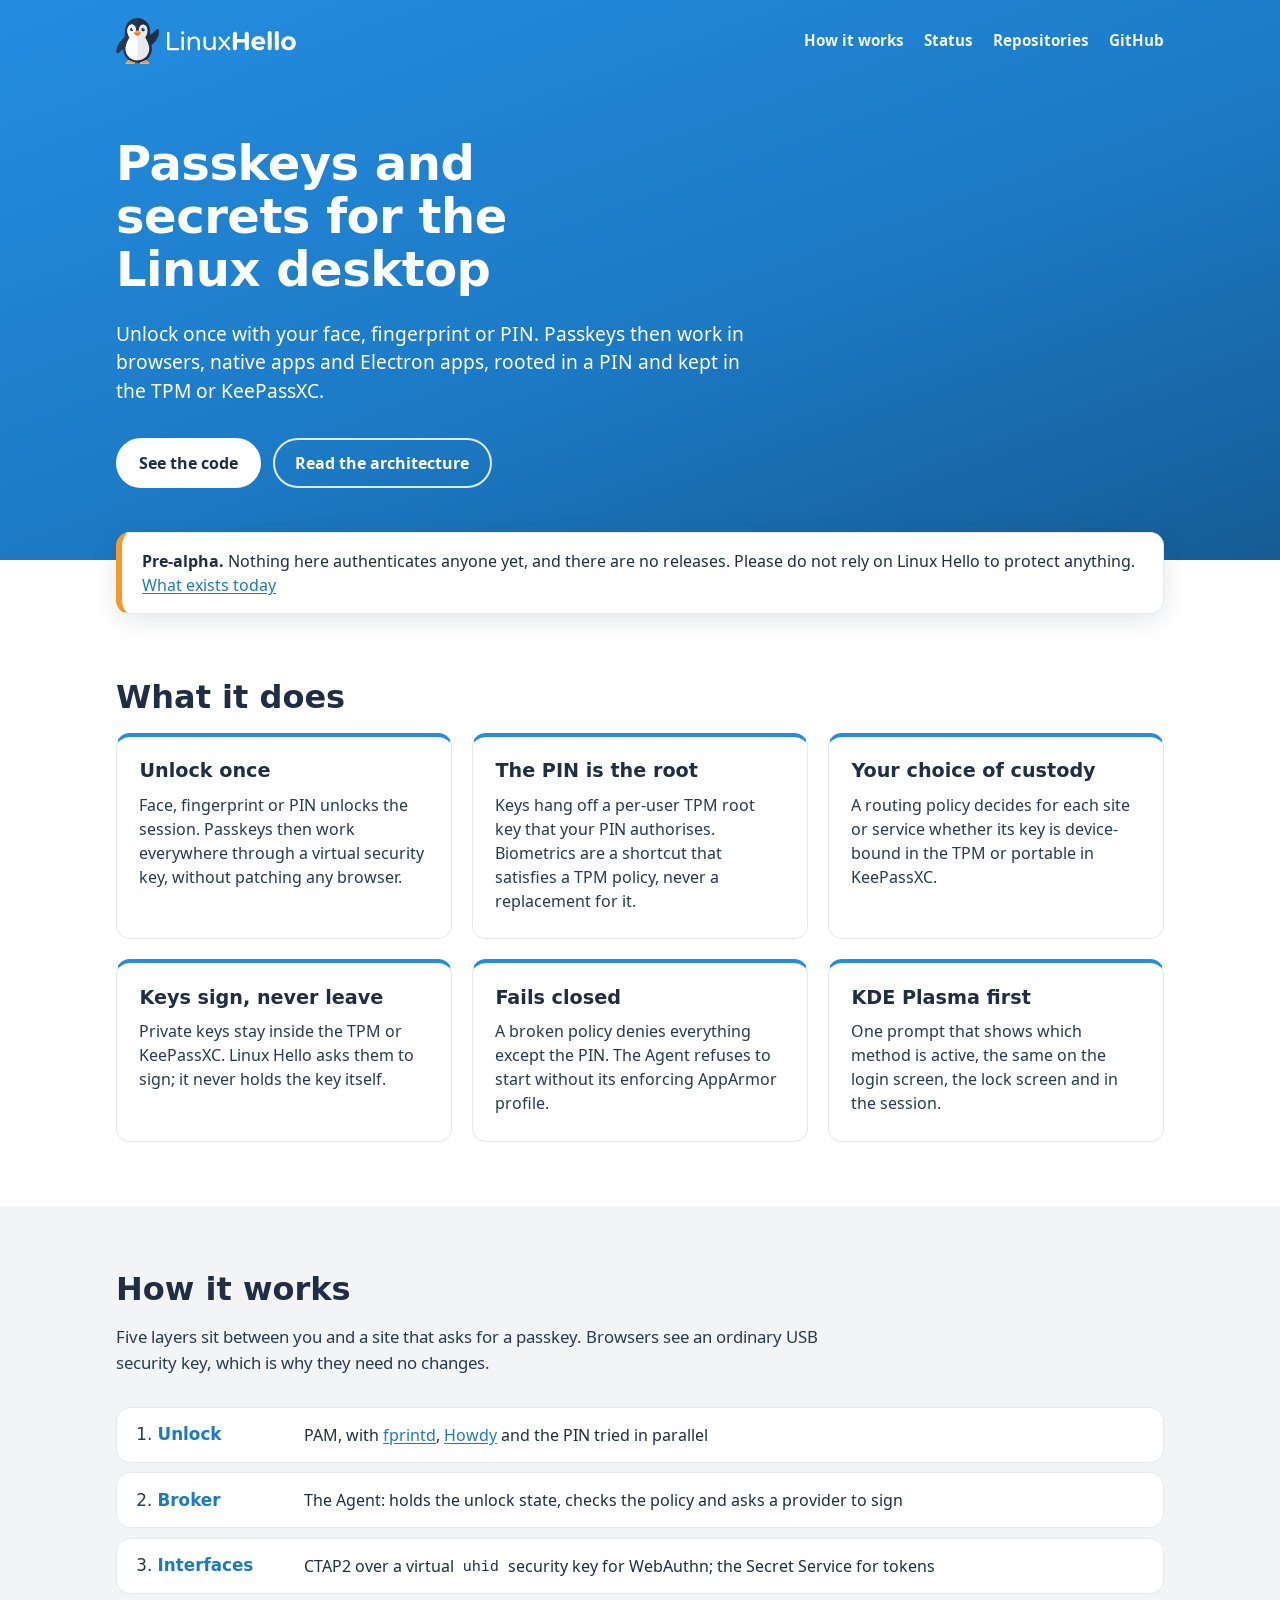
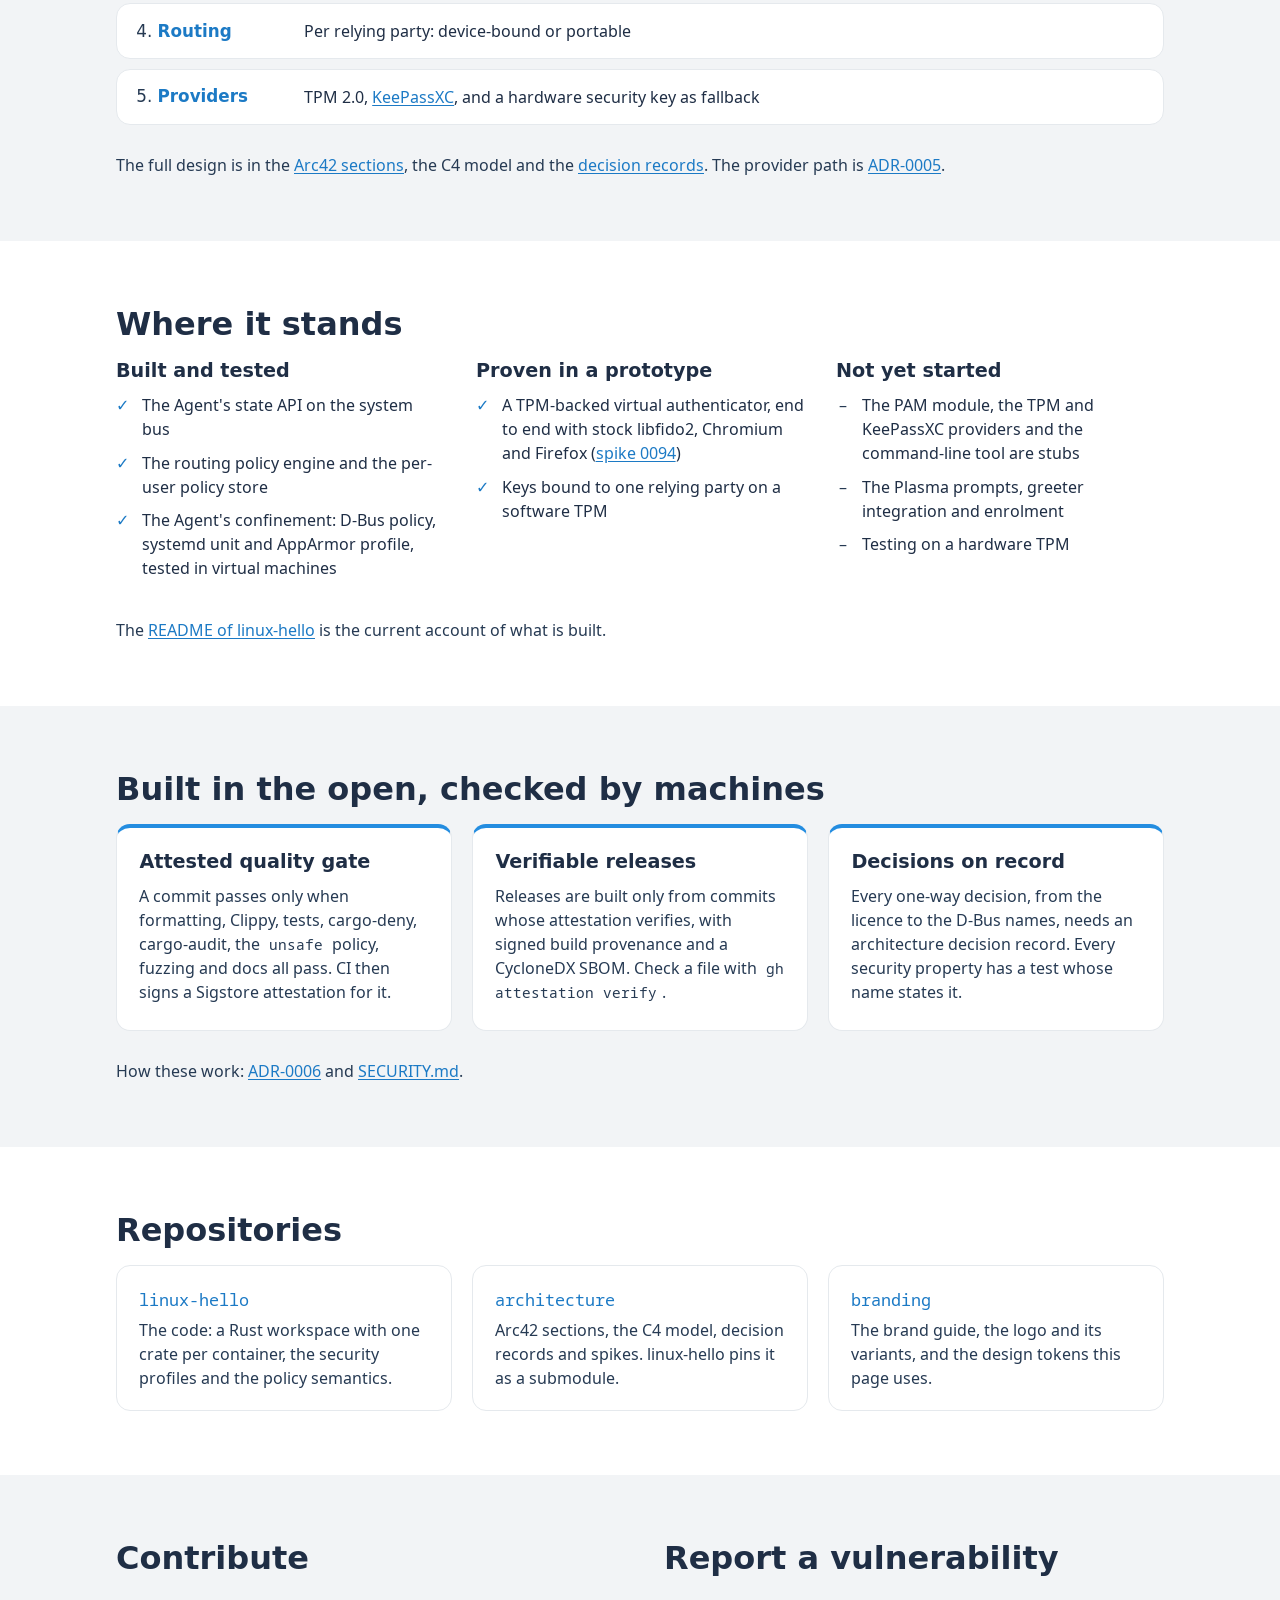
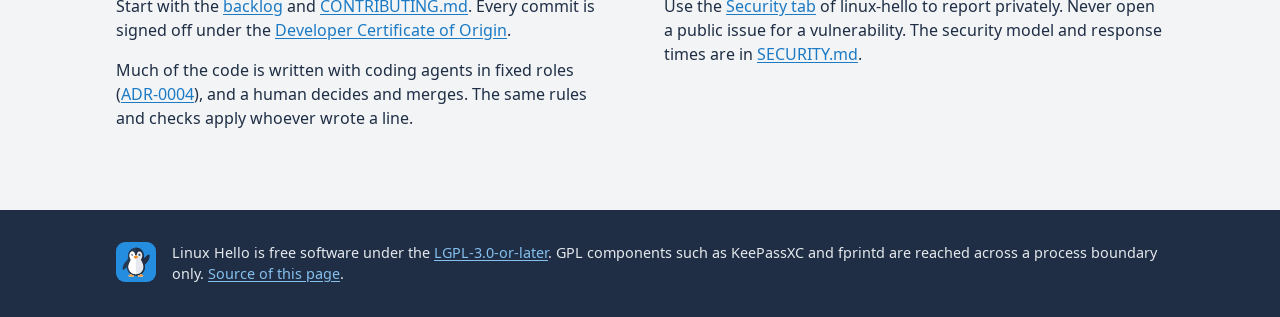
==== index.html @ c12e7d5c "Add the Linux Hello homepage One static page for GitHub Pages: what Linux Hello does, how the five l" ====
<!DOCTYPE html>
<html lang="en">
<head>
  <meta charset="utf-8">
  <meta name="viewport" content="width=device-width, initial-scale=1">
  <title>Linux Hello: passkeys and secrets for the Linux desktop</title>
  <meta name="description" content="Linux Hello is a session credential broker for the Linux desktop. Unlock once with face, fingerprint or PIN, and passkeys work in browsers and apps. Pre-alpha.">
  <meta name="color-scheme" content="light dark">
  <meta name="theme-color" content="#248de0">

  <meta property="og:type" content="website">
  <meta property="og:title" content="Linux Hello">
  <meta property="og:description" content="Passkeys and secrets for the Linux desktop, rooted in a PIN and unlocked by biometrics.">
  <meta property="og:url" content="https://linuxhello.github.io/">
  <meta property="og:image" content="https://linuxhello.github.io/assets/linuxhello-social-preview-1280x640.png">
  <meta name="twitter:card" content="summary_large_image">

  <link rel="icon" href="assets/linuxhello-tile.svg" type="image/svg+xml">
  <link rel="icon" href="assets/linuxhello-tile-32.png" sizes="32x32" type="image/png">
  <link rel="apple-touch-icon" href="assets/linuxhello-tile-180.png">
  <link rel="stylesheet" href="style.css">
</head>
<body>
  <a class="skip" href="#main">Skip to content</a>

  <header class="band">
    <div class="wrap bar">
      <a class="brand" href="./"><img src="assets/linuxhello-horizontal-white.svg" alt="Linux Hello" width="180" height="46"></a>
      <nav aria-label="Main">
        <a href="#how">How it works</a>
        <a href="#status">Status</a>
        <a href="#repositories">Repositories</a>
        <a href="https://github.com/LinuxHello">GitHub</a>
      </nav>
    </div>

    <div class="wrap hero">
      <h1>Passkeys and secrets for the Linux desktop</h1>
      <p class="lede">Unlock once with your face, fingerprint or PIN. Passkeys then work in browsers, native apps and Electron apps, rooted in a PIN and kept in the TPM or KeePassXC.</p>
      <p class="actions">
        <a class="button primary" href="https://github.com/LinuxHello/linux-hello">See the code</a>
        <a class="button" href="https://github.com/LinuxHello/architecture">Read the architecture</a>
      </p>
    </div>
  </header>

  <main id="main">
    <div class="wrap">
      <aside class="notice" role="note">
        <strong>Pre-alpha.</strong> Nothing here authenticates anyone yet, and there are no releases. Please do not rely on Linux Hello to protect anything. <a href="#status">What exists today</a>
      </aside>
    </div>

    <section class="wrap" aria-labelledby="what">
      <h2 id="what">What it does</h2>
      <div class="cards">
        <article>
          <h3>Unlock once</h3>
          <p>Face, fingerprint or PIN unlocks the session. Passkeys then work everywhere through a virtual security key, without patching any browser.</p>
        </article>
        <article>
          <h3>The PIN is the root</h3>
          <p>Keys hang off a per-user TPM root key that your PIN authorises. Biometrics are a shortcut that satisfies a TPM policy, never a replacement for it.</p>
        </article>
        <article>
          <h3>Your choice of custody</h3>
          <p>A routing policy decides for each site or service whether its key is device-bound in the TPM or portable in KeePassXC.</p>
        </article>
        <article>
          <h3>Keys sign, never leave</h3>
          <p>Private keys stay inside the TPM or KeePassXC. Linux Hello asks them to sign; it never holds the key itself.</p>
        </article>
        <article>
          <h3>Fails closed</h3>
          <p>A broken policy denies everything except the PIN. The Agent refuses to start without its enforcing AppArmor profile.</p>
        </article>
        <article>
          <h3>KDE Plasma first</h3>
          <p>One prompt that shows which method is active, the same on the login screen, the lock screen and in the session.</p>
        </article>
      </div>
    </section>

    <section class="alt" aria-labelledby="how">
      <div class="wrap">
        <h2 id="how">How it works</h2>
        <p class="intro">Five layers sit between you and a site that asks for a passkey. Browsers see an ordinary USB security key, which is why they need no changes.</p>
        <ol class="layers">
          <li><span class="tag">Unlock</span><span class="body">PAM, with <a href="https://fprint.freedesktop.org/">fprintd</a>, <a href="https://github.com/boltgolt/howdy">Howdy</a> and the PIN tried in parallel</span></li>
          <li><span class="tag">Broker</span><span class="body">The Agent: holds the unlock state, checks the policy and asks a provider to sign</span></li>
          <li><span class="tag">Interfaces</span><span class="body">CTAP2 over a virtual <code>uhid</code> security key for WebAuthn; the Secret Service for tokens</span></li>
          <li><span class="tag">Routing</span><span class="body">Per relying party: device-bound or portable</span></li>
          <li><span class="tag">Providers</span><span class="body">TPM 2.0, <a href="https://keepassxc.org/">KeePassXC</a>, and a hardware security key as fallback</span></li>
        </ol>
        <p class="more">The full design is in the <a href="https://github.com/LinuxHello/architecture/blob/main/arc42/README.md">Arc42 sections</a>, the C4 model and the <a href="https://github.com/LinuxHello/architecture/blob/main/adr/README.md">decision records</a>. The provider path is <a href="https://github.com/LinuxHello/architecture/blob/main/adr/0005-provider-path.md">ADR-0005</a>.</p>
      </div>
    </section>

    <section class="wrap" aria-labelledby="status">
      <h2 id="status">Where it stands</h2>
      <div class="split">
        <div>
          <h3>Built and tested</h3>
          <ul class="ticks">
            <li>The Agent's state API on the system bus</li>
            <li>The routing policy engine and the per-user policy store</li>
            <li>The Agent's confinement: D-Bus policy, systemd unit and AppArmor profile, tested in virtual machines</li>
          </ul>
        </div>
        <div>
          <h3>Proven in a prototype</h3>
          <ul class="ticks">
            <li>A TPM-backed virtual authenticator, end to end with stock libfido2, Chromium and Firefox (<a href="https://github.com/LinuxHello/architecture/blob/main/spikes/0094-virtual-ctap-end-to-end.md">spike 0094</a>)</li>
            <li>Keys bound to one relying party on a software TPM</li>
          </ul>
        </div>
        <div>
          <h3>Not yet started</h3>
          <ul class="dashes">
            <li>The PAM module, the TPM and KeePassXC providers and the command-line tool are stubs</li>
            <li>The Plasma prompts, greeter integration and enrolment</li>
            <li>Testing on a hardware TPM</li>
          </ul>
        </div>
      </div>
      <p class="more">The <a href="https://github.com/LinuxHello/linux-hello#readme">README of linux-hello</a> is the current account of what is built.</p>
    </section>

    <section class="alt" aria-labelledby="trust">
      <div class="wrap">
        <h2 id="trust">Built in the open, checked by machines</h2>
        <div class="cards">
          <article>
            <h3>Attested quality gate</h3>
            <p>A commit passes only when formatting, Clippy, tests, cargo-deny, cargo-audit, the <code>unsafe</code> policy, fuzzing and docs all pass. CI then signs a Sigstore attestation for it.</p>
          </article>
          <article>
            <h3>Verifiable releases</h3>
            <p>Releases are built only from commits whose attestation verifies, with signed build provenance and a CycloneDX SBOM. Check a file with <code>gh attestation verify</code>.</p>
          </article>
          <article>
            <h3>Decisions on record</h3>
            <p>Every one-way decision, from the licence to the D-Bus names, needs an architecture decision record. Every security property has a test whose name states it.</p>
          </article>
        </div>
        <p class="more">How these work: <a href="https://github.com/LinuxHello/architecture/blob/main/adr/0006-attested-quality-gates-and-releases.md">ADR-0006</a> and <a href="https://github.com/LinuxHello/linux-hello/blob/main/SECURITY.md">SECURITY.md</a>.</p>
      </div>
    </section>

    <section class="wrap" aria-labelledby="repositories">
      <h2 id="repositories">Repositories</h2>
      <div class="repos">
        <a class="repo" href="https://github.com/LinuxHello/linux-hello">
          <span class="name">linux-hello</span>
          <span class="desc">The code: a Rust workspace with one crate per container, the security profiles and the policy semantics.</span>
        </a>
        <a class="repo" href="https://github.com/LinuxHello/architecture">
          <span class="name">architecture</span>
          <span class="desc">Arc42 sections, the C4 model, decision records and spikes. linux-hello pins it as a submodule.</span>
        </a>
        <a class="repo" href="https://github.com/LinuxHello/branding">
          <span class="name">branding</span>
          <span class="desc">The brand guide, the logo and its variants, and the design tokens this page uses.</span>
        </a>
      </div>
    </section>

    <section class="alt" aria-labelledby="contribute">
      <div class="wrap split two">
        <div>
          <h2 id="contribute">Contribute</h2>
          <p>Start with the <a href="https://github.com/LinuxHello/linux-hello/blob/main/docs/project/backlog.md">backlog</a> and <a href="https://github.com/LinuxHello/linux-hello/blob/main/CONTRIBUTING.md">CONTRIBUTING.md</a>. Every commit is signed off under the <a href="https://developercertificate.org/">Developer Certificate of Origin</a>.</p>
          <p>Much of the code is written with coding agents in fixed roles (<a href="https://github.com/LinuxHello/architecture/blob/main/adr/0004-agent-roles.md">ADR-0004</a>), and a human decides and merges. The same rules and checks apply whoever wrote a line.</p>
        </div>
        <div>
          <h2 id="security">Report a vulnerability</h2>
          <p>Use the <a href="https://github.com/LinuxHello/linux-hello/security">Security tab</a> of linux-hello to report privately. Never open a public issue for a vulnerability. The security model and response times are in <a href="https://github.com/LinuxHello/linux-hello/blob/main/SECURITY.md">SECURITY.md</a>.</p>
        </div>
      </div>
    </section>
  </main>

  <footer>
    <div class="wrap foot">
      <img src="assets/linuxhello-tile.svg" alt="" width="40" height="40">
      <p>Linux Hello is free software under the <a href="https://github.com/LinuxHello/architecture/blob/main/adr/0002-licence-lgpl-3-or-later.md">LGPL-3.0-or-later</a>. GPL components such as KeePassXC and fprintd are reached across a process boundary only. <a href="https://github.com/LinuxHello/linuxhello.github.io">Source of this page</a>.</p>
    </div>
  </footer>
</body>
</html>
---- style.css ----
/* Linux Hello homepage. Colours and font stacks follow the branding repository's tokens/tokens.css. */

@font-face { font-family: "Noto Sans"; font-weight: 400; font-display: swap; src: url("assets/fonts/NotoSans-Regular.woff2") format("woff2"); }
@font-face { font-family: "Noto Sans"; font-weight: 600 700; font-display: swap; src: url("assets/fonts/NotoSans-Bold.woff2") format("woff2"); }
@font-face { font-family: "Noto Sans Mono"; font-weight: 400; font-display: swap; src: url("assets/fonts/NotoSansMono-Regular.woff2") format("woff2"); }

:root {
  --lh-blue: #248de0;
  --lh-blue-300: #85c0ee;
  --lh-blue-600: #1c7ac5;
  --lh-blue-800: #155c95;
  --lh-navy: #263a53;
  --lh-shadow: #1f2e45;
  --lh-white: #ffffff;
  --lh-mist: #e5e9ed;
  --lh-orange: #f8982a;
  --lh-ember: #e46030;

  --lh-font-display: "Quicksand", "Nunito", "Varela Round", system-ui, sans-serif;
  --lh-font-text: "Noto Sans", system-ui, -apple-system, "Segoe UI", Roboto, sans-serif;
  --lh-font-code: "Noto Sans Mono", "Hack", ui-monospace, "DejaVu Sans Mono", monospace;

  --lh-bg: var(--lh-white);
  --lh-bg-alt: #f2f4f6;
  --lh-card: var(--lh-white);
  --lh-line: var(--lh-mist);
  --lh-text: var(--lh-shadow);
  --lh-text-secondary: var(--lh-navy);
  --lh-link: var(--lh-blue-600);
  --lh-accent: var(--lh-blue);
  --lh-warn: var(--lh-orange);

  --radius: 14px;
  --wrap: 68rem;
}

@media (prefers-color-scheme: dark) {
  :root {
    --lh-bg: var(--lh-shadow);
    --lh-bg-alt: #1a273b;
    --lh-card: var(--lh-navy);
    --lh-line: #34496a;
    --lh-text: var(--lh-white);
    --lh-text-secondary: var(--lh-mist);
    --lh-link: var(--lh-blue-300);
    --lh-accent: var(--lh-blue-300);
  }
}

*, *::before, *::after { box-sizing: border-box; }

html { scroll-behavior: smooth; }
@media (prefers-reduced-motion: reduce) { html { scroll-behavior: auto; } }

body {
  margin: 0;
  background: var(--lh-bg);
  color: var(--lh-text);
  font: 400 1rem/1.5 var(--lh-font-text);
  -webkit-text-size-adjust: 100%;
}

h1, h2, h3 { font-family: var(--lh-font-display); color: inherit; margin: 0 0 .5em; }
h1 { font-weight: 700; font-size: clamp(2.1rem, 5vw, 3rem); line-height: 1.1; letter-spacing: -.01em; }
h2 { font-weight: 700; font-size: clamp(1.6rem, 3.4vw, 2rem); line-height: 1.2; }
h3 { font-weight: 600; font-size: 1.2rem; line-height: 1.25; }
p { margin: 0 0 1em; }

a { color: var(--lh-link); text-underline-offset: .15em; }
a:hover { text-decoration-thickness: 2px; }
:focus-visible { outline: 3px solid var(--lh-orange); outline-offset: 2px; border-radius: 4px; }

code { font-family: var(--lh-font-code); font-size: .9em; background: var(--lh-bg-alt); padding: .1em .35em; border-radius: 5px; }
.alt code { background: var(--lh-card); }

.wrap { max-width: var(--wrap); margin: 0 auto; padding: 0 1.25rem; }

.skip { position: absolute; left: -999px; top: .5rem; background: var(--lh-white); color: var(--lh-shadow); padding: .5rem 1rem; z-index: 10; }
.skip:focus { left: .5rem; }

/* Brand band. Blue-600 rather than Hello Blue so white body text meets WCAG AA (4.7:1). */
.band {
  background: linear-gradient(160deg, var(--lh-blue) 0%, var(--lh-blue-600) 55%, var(--lh-blue-800) 100%);
  color: var(--lh-white);
}
.band a { color: var(--lh-white); }

.bar { display: flex; align-items: center; justify-content: space-between; gap: 1rem; padding-top: 1.1rem; padding-bottom: 1.1rem; flex-wrap: wrap; }
.brand img { display: block; height: auto; }
nav { display: flex; gap: 1.25rem; flex-wrap: wrap; }
nav a { text-decoration: none; font-weight: 600; font-size: .95rem; opacity: .92; }
nav a:hover { opacity: 1; text-decoration: underline; }

.hero { padding-top: 3.5rem; padding-bottom: 4.5rem; max-width: var(--wrap); }
.hero h1 { max-width: 16ch; }
.lede { font-size: 1.2rem; max-width: 40rem; margin-bottom: 2rem; }

.actions { display: flex; flex-wrap: wrap; gap: .75rem; margin: 0; }
.button {
  display: inline-block; padding: .7rem 1.3rem; border-radius: 999px;
  border: 2px solid rgba(255,255,255,.85); font-weight: 600; text-decoration: none;
}
.button:hover { background: rgba(255,255,255,.12); text-decoration: none; }
.band .button.primary { background: var(--lh-white); color: var(--lh-shadow); border-color: var(--lh-white); }
.band .button.primary:hover { background: var(--lh-mist); }

.notice {
  margin: -1.75rem 0 0; position: relative;
  background: var(--lh-card); color: var(--lh-text);
  border: 1px solid var(--lh-line); border-left: 6px solid var(--lh-warn);
  border-radius: var(--radius); padding: 1rem 1.25rem;
  box-shadow: 0 6px 24px rgba(31, 46, 69, .12);
}

section { padding: 4rem 0; }
section.wrap { padding: 4rem 1.25rem; }
.alt { background: var(--lh-bg-alt); }
.intro { max-width: 44rem; font-size: 1.05rem; color: var(--lh-text-secondary); }
.more { margin-top: 1.75rem; margin-bottom: 0; color: var(--lh-text-secondary); }

.cards { display: grid; grid-template-columns: repeat(auto-fit, minmax(16rem, 1fr)); gap: 1.25rem; }
.cards article {
  background: var(--lh-card); border: 1px solid var(--lh-line); border-radius: var(--radius);
  padding: 1.4rem 1.4rem .6rem; border-top: 4px solid var(--lh-accent);
}
.cards p { color: var(--lh-text-secondary); }

.layers { list-style: none; padding: 0; margin: 2rem 0 0; display: grid; gap: .6rem; counter-reset: layer; }
.layers li {
  counter-increment: layer;
  display: grid; grid-template-columns: 9.5rem 1fr; align-items: center; gap: 1rem;
  background: var(--lh-card); border: 1px solid var(--lh-line); border-radius: var(--radius); padding: .9rem 1.2rem;
}
.layers .tag { font-family: var(--lh-font-display); font-weight: 700; font-size: 1.05rem; color: var(--lh-link); }
.layers .tag::before { content: counter(layer) ". "; color: var(--lh-text-secondary); font-weight: 500; }
@media (max-width: 34rem) { .layers li { grid-template-columns: 1fr; gap: .25rem; } }

.split { display: grid; grid-template-columns: repeat(auto-fit, minmax(17rem, 1fr)); gap: 2rem; }
.split.two { grid-template-columns: repeat(auto-fit, minmax(20rem, 1fr)); gap: 3rem; }
.split ul { padding: 0; margin: 0; list-style: none; }
.split li { position: relative; padding-left: 1.6rem; margin-bottom: .6rem; }
.ticks li::before { content: "✓"; position: absolute; left: 0; color: var(--lh-link); font-weight: 700; }
.dashes li::before { content: "–"; position: absolute; left: .2rem; color: var(--lh-text-secondary); }

.repos { display: grid; grid-template-columns: repeat(auto-fit, minmax(16rem, 1fr)); gap: 1.25rem; }
.repo {
  display: block; text-decoration: none; color: var(--lh-text);
  background: var(--lh-card); border: 1px solid var(--lh-line); border-radius: var(--radius); padding: 1.3rem 1.4rem;
  transition: border-color .15s, transform .15s;
}
.repo:hover { border-color: var(--lh-accent); transform: translateY(-2px); }
@media (prefers-reduced-motion: reduce) { .repo, .repo:hover { transition: none; transform: none; } }
.repo .name { display: block; font-family: var(--lh-font-code); font-weight: 400; color: var(--lh-link); font-size: 1.05rem; margin-bottom: .35rem; }
.repo .desc { display: block; color: var(--lh-text-secondary); }

footer { background: var(--lh-shadow); color: var(--lh-mist); padding: 2rem 0; font-size: .9rem; }
footer a { color: var(--lh-blue-300); }
.foot { display: flex; gap: 1rem; align-items: flex-start; }
.foot img { flex: none; border-radius: 9px; }
.foot p { margin: 0; }
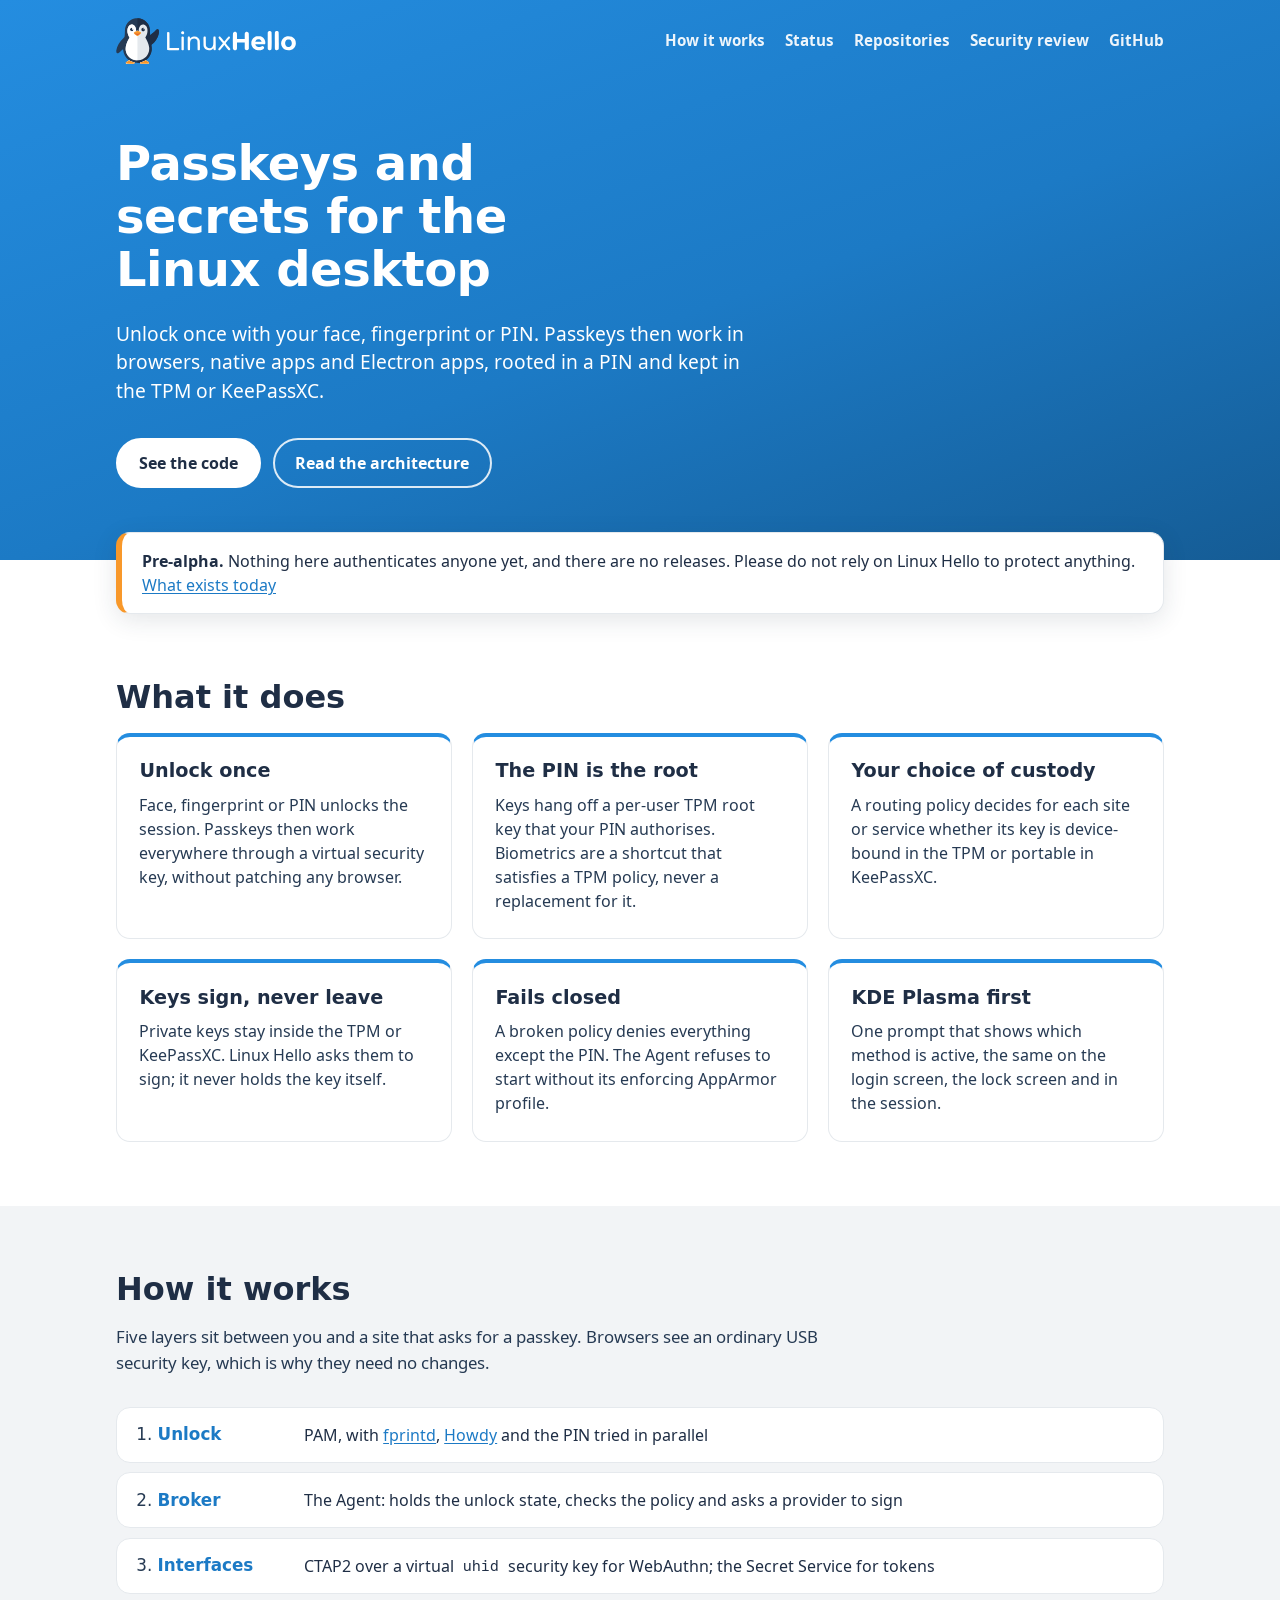
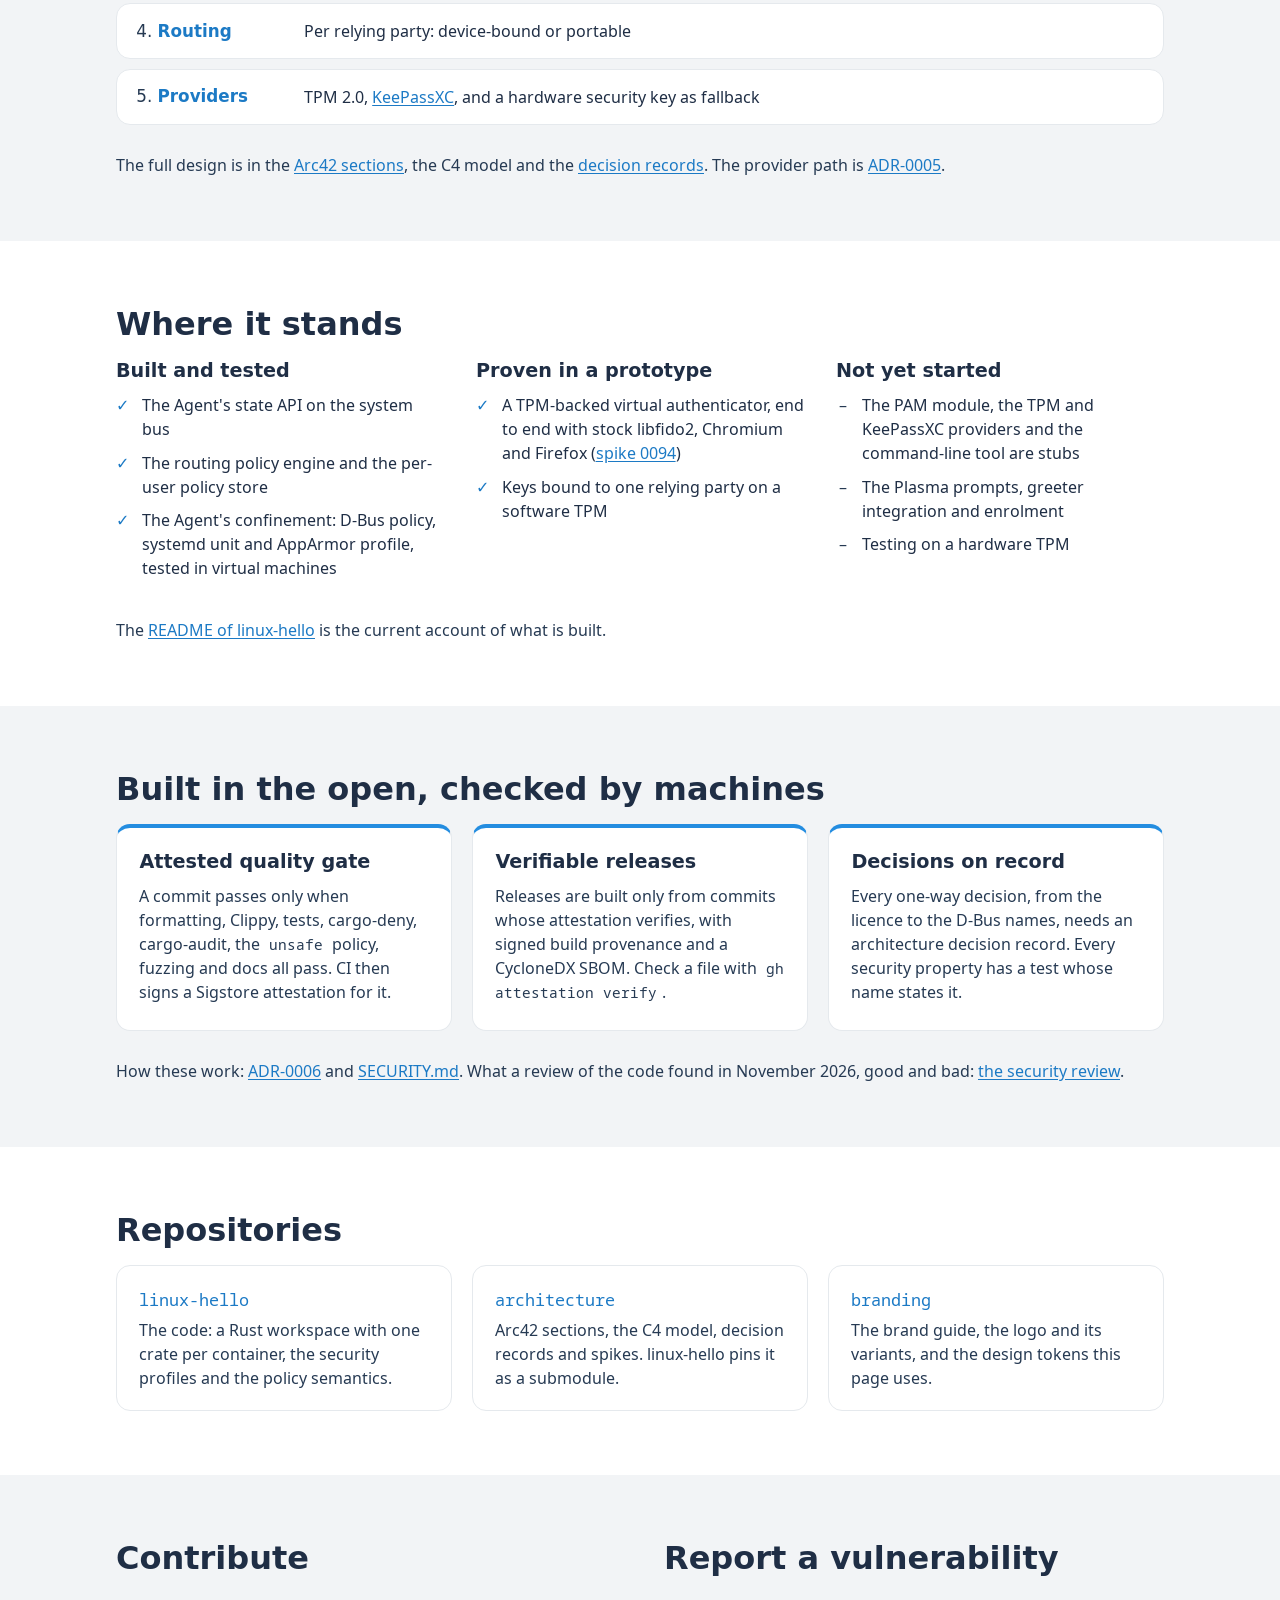
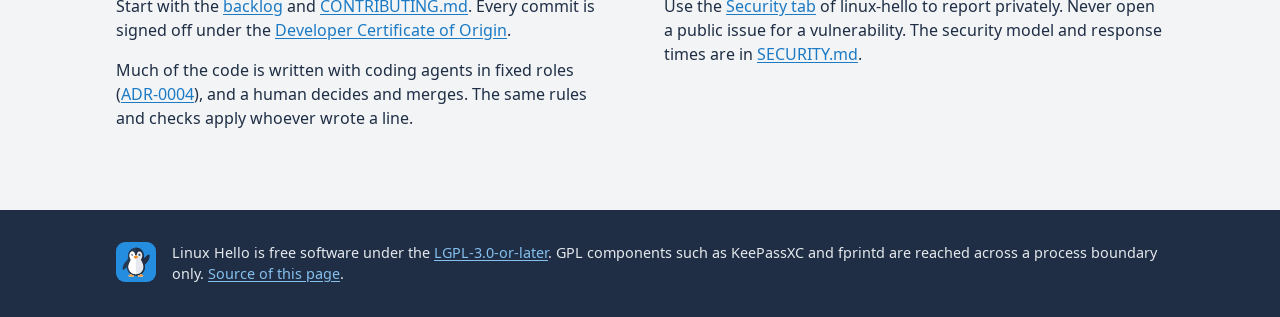
==== commit 4606a45c: "Add the security, stability and performance review of November 2026 A review of linux-hello at 05554" ====
--- a/index.html
+++ b/index.html
@@ -30,6 +30,7 @@
         <a href="#how">How it works</a>
         <a href="#status">Status</a>
         <a href="#repositories">Repositories</a>
+        <a href="security-review.html">Security review</a>
         <a href="https://github.com/LinuxHello">GitHub</a>
       </nav>
     </div>
@@ -39,7 +40,7 @@
       <p class="lede">Unlock once with your face, fingerprint or PIN. Passkeys then work in browsers, native apps and Electron apps, rooted in a PIN and kept in the TPM or KeePassXC.</p>
       <p class="actions">
         <a class="button primary" href="https://github.com/LinuxHello/linux-hello">See the code</a>
-        <a class="button" href="https://github.com/LinuxHello/architecture">Read the architecture</a>
+        <a class="button" href="https://github.com/LinuxHello/linux-hello-architecture">Read the architecture</a>
       </p>
     </div>
   </header>
@@ -92,7 +93,7 @@
           <li><span class="tag">Routing</span><span class="body">Per relying party: device-bound or portable</span></li>
           <li><span class="tag">Providers</span><span class="body">TPM 2.0, <a href="https://keepassxc.org/">KeePassXC</a>, and a hardware security key as fallback</span></li>
         </ol>
-        <p class="more">The full design is in the <a href="https://github.com/LinuxHello/architecture/blob/main/arc42/README.md">Arc42 sections</a>, the C4 model and the <a href="https://github.com/LinuxHello/architecture/blob/main/adr/README.md">decision records</a>. The provider path is <a href="https://github.com/LinuxHello/architecture/blob/main/adr/0005-provider-path.md">ADR-0005</a>.</p>
+        <p class="more">The full design is in the <a href="https://github.com/LinuxHello/linux-hello-architecture/blob/main/arc42/README.md">Arc42 sections</a>, the C4 model and the <a href="https://github.com/LinuxHello/linux-hello-architecture/blob/main/adr/README.md">decision records</a>. The provider path is <a href="https://github.com/LinuxHello/linux-hello-architecture/blob/main/adr/0005-provider-path.md">ADR-0005</a>.</p>
       </div>
     </section>
 
@@ -110,7 +111,7 @@
         <div>
           <h3>Proven in a prototype</h3>
           <ul class="ticks">
-            <li>A TPM-backed virtual authenticator, end to end with stock libfido2, Chromium and Firefox (<a href="https://github.com/LinuxHello/architecture/blob/main/spikes/0094-virtual-ctap-end-to-end.md">spike 0094</a>)</li>
+            <li>A TPM-backed virtual authenticator, end to end with stock libfido2, Chromium and Firefox (<a href="https://github.com/LinuxHello/linux-hello-architecture/blob/main/spikes/0094-virtual-ctap-end-to-end.md">spike 0094</a>)</li>
             <li>Keys bound to one relying party on a software TPM</li>
           </ul>
         </div>
@@ -143,7 +144,7 @@
             <p>Every one-way decision, from the licence to the D-Bus names, needs an architecture decision record. Every security property has a test whose name states it.</p>
           </article>
         </div>
-        <p class="more">How these work: <a href="https://github.com/LinuxHello/architecture/blob/main/adr/0006-attested-quality-gates-and-releases.md">ADR-0006</a> and <a href="https://github.com/LinuxHello/linux-hello/blob/main/SECURITY.md">SECURITY.md</a>.</p>
+        <p class="more">How these work: <a href="https://github.com/LinuxHello/linux-hello-architecture/blob/main/adr/0006-attested-quality-gates-and-releases.md">ADR-0006</a> and <a href="https://github.com/LinuxHello/linux-hello/blob/main/SECURITY.md">SECURITY.md</a>. What a review of the code found in November 2026, good and bad: <a href="security-review.html">the security review</a>.</p>
       </div>
     </section>
 
@@ -154,11 +155,11 @@
           <span class="name">linux-hello</span>
           <span class="desc">The code: a Rust workspace with one crate per container, the security profiles and the policy semantics.</span>
         </a>
-        <a class="repo" href="https://github.com/LinuxHello/architecture">
+        <a class="repo" href="https://github.com/LinuxHello/linux-hello-architecture">
           <span class="name">architecture</span>
           <span class="desc">Arc42 sections, the C4 model, decision records and spikes. linux-hello pins it as a submodule.</span>
         </a>
-        <a class="repo" href="https://github.com/LinuxHello/branding">
+        <a class="repo" href="https://github.com/LinuxHello/linux-hello-branding">
           <span class="name">branding</span>
           <span class="desc">The brand guide, the logo and its variants, and the design tokens this page uses.</span>
         </a>
@@ -170,7 +171,7 @@
         <div>
           <h2 id="contribute">Contribute</h2>
           <p>Start with the <a href="https://github.com/LinuxHello/linux-hello/blob/main/docs/project/backlog.md">backlog</a> and <a href="https://github.com/LinuxHello/linux-hello/blob/main/CONTRIBUTING.md">CONTRIBUTING.md</a>. Every commit is signed off under the <a href="https://developercertificate.org/">Developer Certificate of Origin</a>.</p>
-          <p>Much of the code is written with coding agents in fixed roles (<a href="https://github.com/LinuxHello/architecture/blob/main/adr/0004-agent-roles.md">ADR-0004</a>), and a human decides and merges. The same rules and checks apply whoever wrote a line.</p>
+          <p>Much of the code is written with coding agents in fixed roles (<a href="https://github.com/LinuxHello/linux-hello-architecture/blob/main/adr/0004-agent-roles.md">ADR-0004</a>), and a human decides and merges. The same rules and checks apply whoever wrote a line.</p>
         </div>
         <div>
           <h2 id="security">Report a vulnerability</h2>
@@ -183,7 +184,7 @@
   <footer>
     <div class="wrap foot">
       <img src="assets/linuxhello-tile.svg" alt="" width="40" height="40">
-      <p>Linux Hello is free software under the <a href="https://github.com/LinuxHello/architecture/blob/main/adr/0002-licence-lgpl-3-or-later.md">LGPL-3.0-or-later</a>. GPL components such as KeePassXC and fprintd are reached across a process boundary only. <a href="https://github.com/LinuxHello/linuxhello.github.io">Source of this page</a>.</p>
+      <p>Linux Hello is free software under the <a href="https://github.com/LinuxHello/linux-hello-architecture/blob/main/adr/0002-licence-lgpl-3-or-later.md">LGPL-3.0-or-later</a>. GPL components such as KeePassXC and fprintd are reached across a process boundary only. <a href="https://github.com/LinuxHello/linuxhello.github.io">Source of this page</a>.</p>
     </div>
   </footer>
 </body>
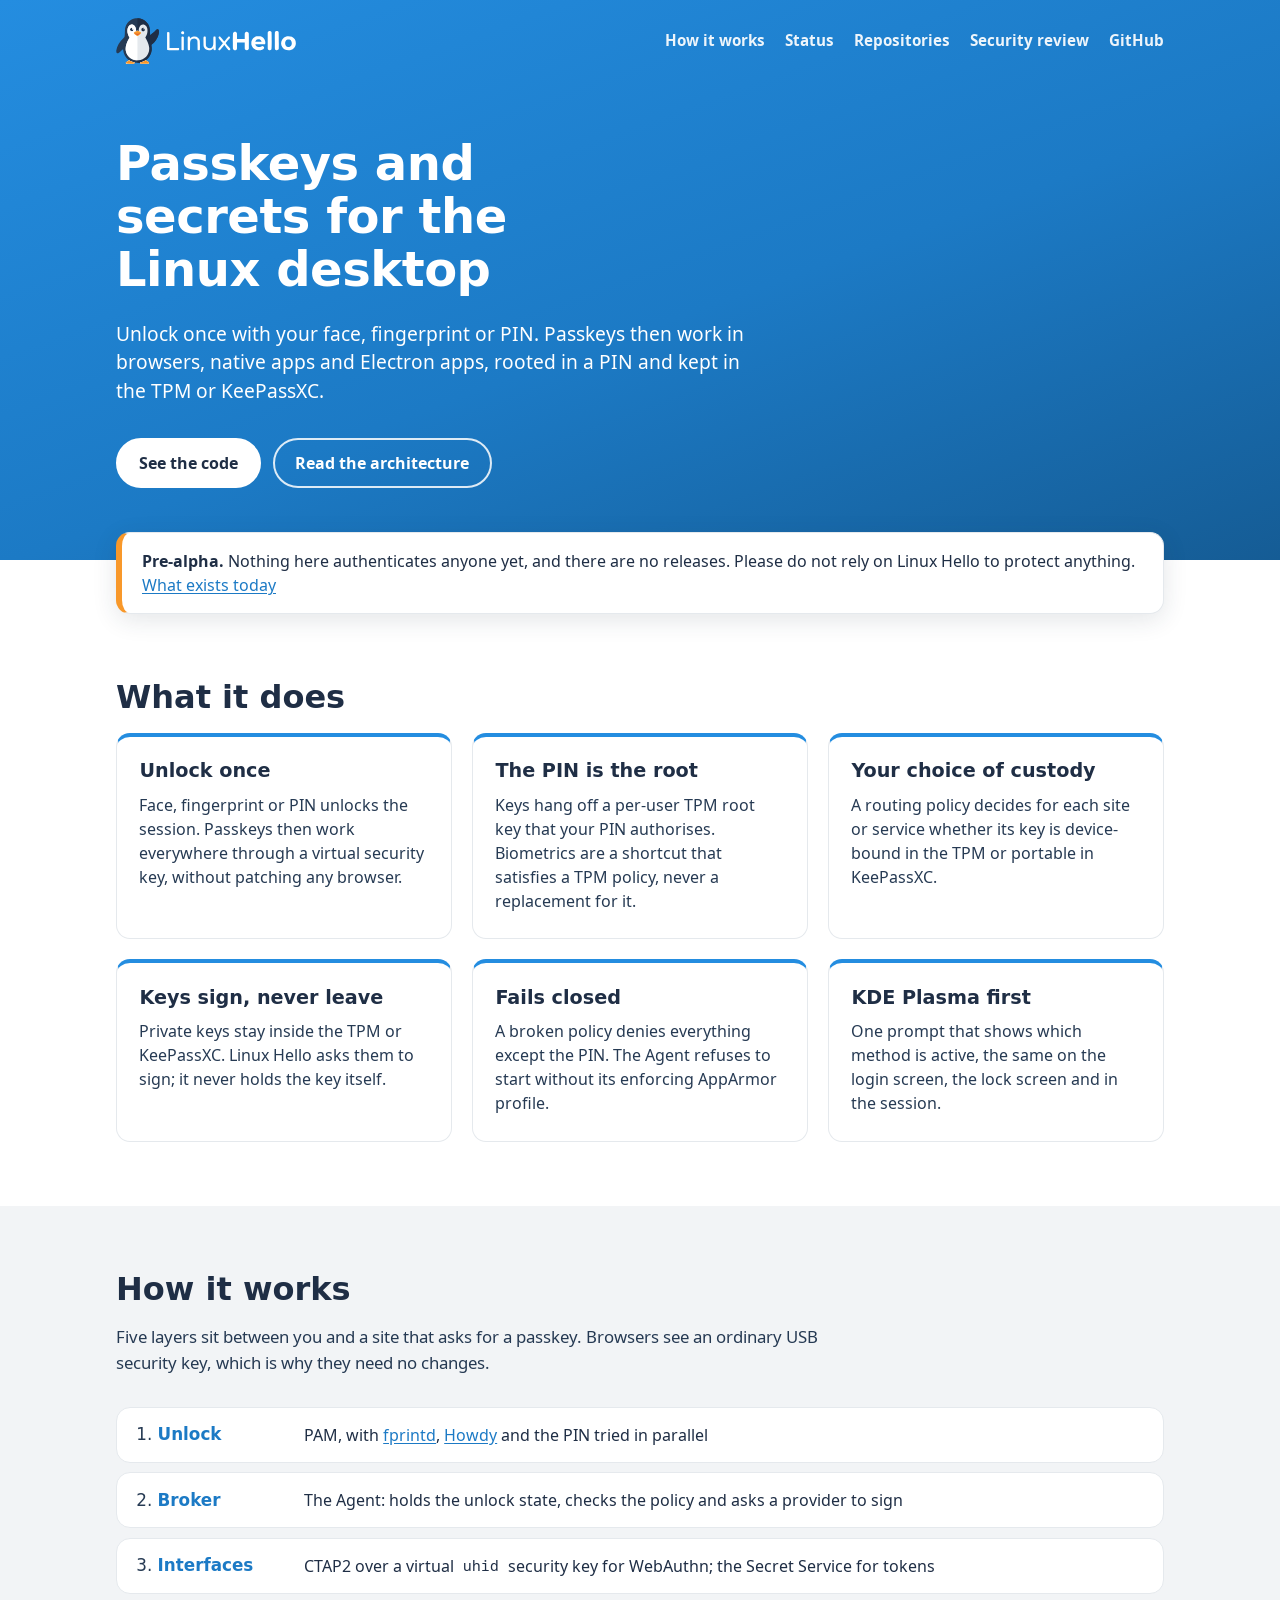
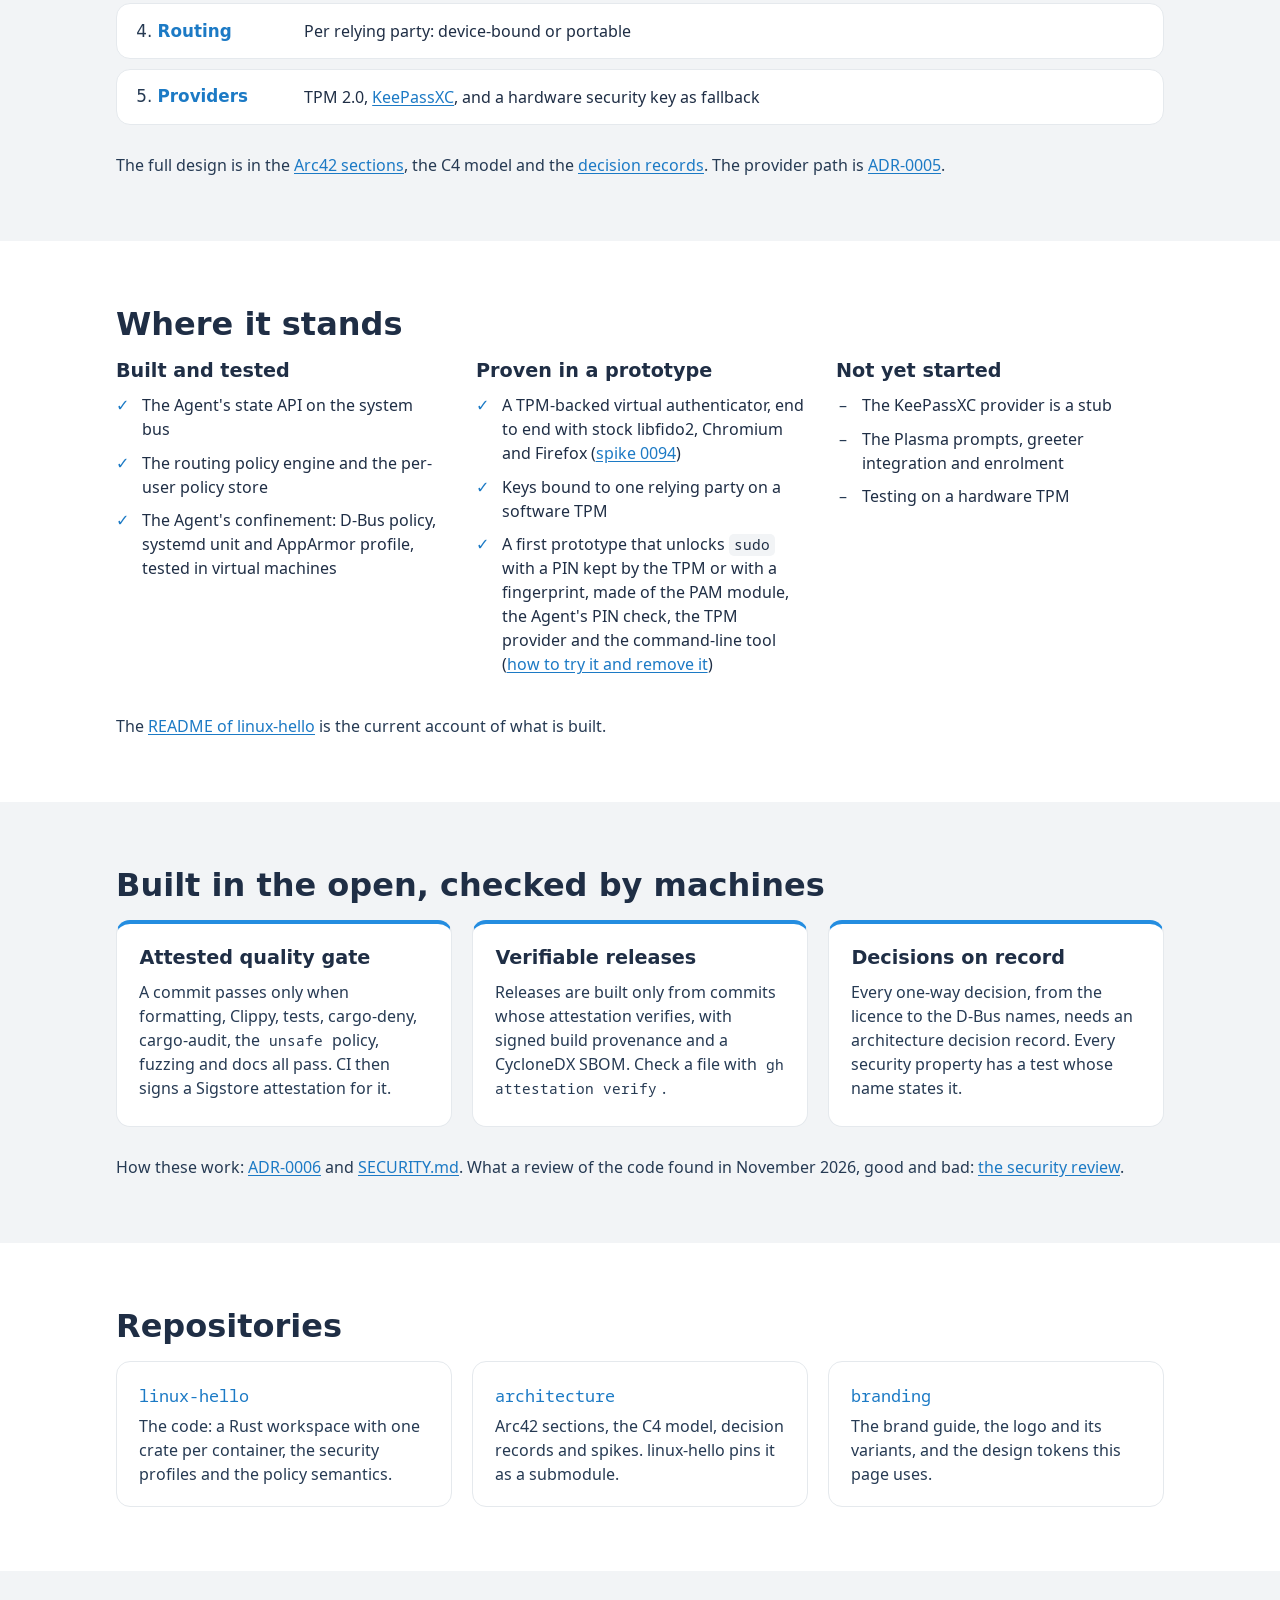
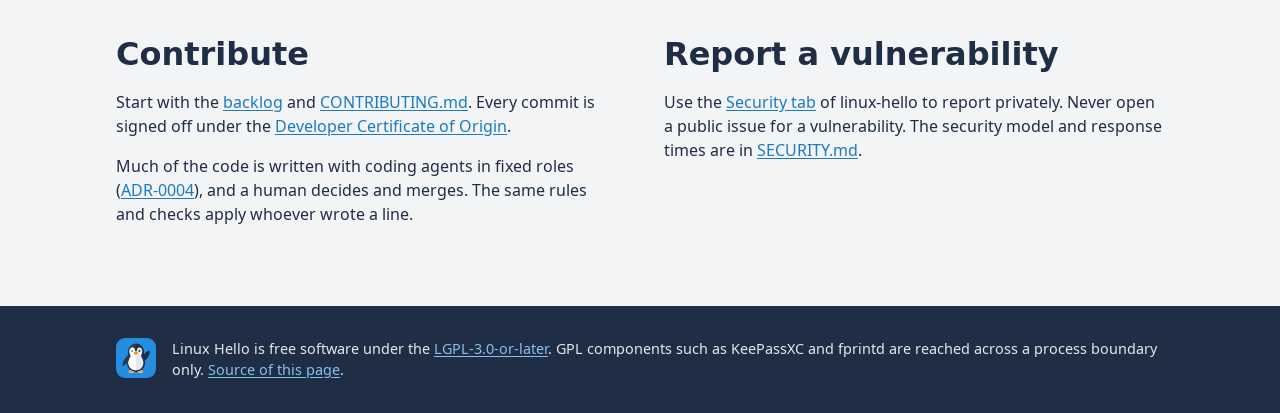
==== commit e10353b6: "Homepage: the PAM module, the TPM provider and the command-line tool are not stubs (R-32) They exist" ====
--- a/index.html
+++ b/index.html
@@ -113,12 +113,13 @@
           <ul class="ticks">
             <li>A TPM-backed virtual authenticator, end to end with stock libfido2, Chromium and Firefox (<a href="https://github.com/LinuxHello/linux-hello-architecture/blob/main/spikes/0094-virtual-ctap-end-to-end.md">spike 0094</a>)</li>
             <li>Keys bound to one relying party on a software TPM</li>
+            <li>A first prototype that unlocks <code>sudo</code> with a PIN kept by the TPM or with a fingerprint, made of the PAM module, the Agent's PIN check, the TPM provider and the command-line tool (<a href="https://github.com/LinuxHello/linux-hello/blob/main/docs/prototype.md">how to try it and remove it</a>)</li>
           </ul>
         </div>
         <div>
           <h3>Not yet started</h3>
           <ul class="dashes">
-            <li>The PAM module, the TPM and KeePassXC providers and the command-line tool are stubs</li>
+            <li>The KeePassXC provider is a stub</li>
             <li>The Plasma prompts, greeter integration and enrolment</li>
             <li>Testing on a hardware TPM</li>
           </ul>
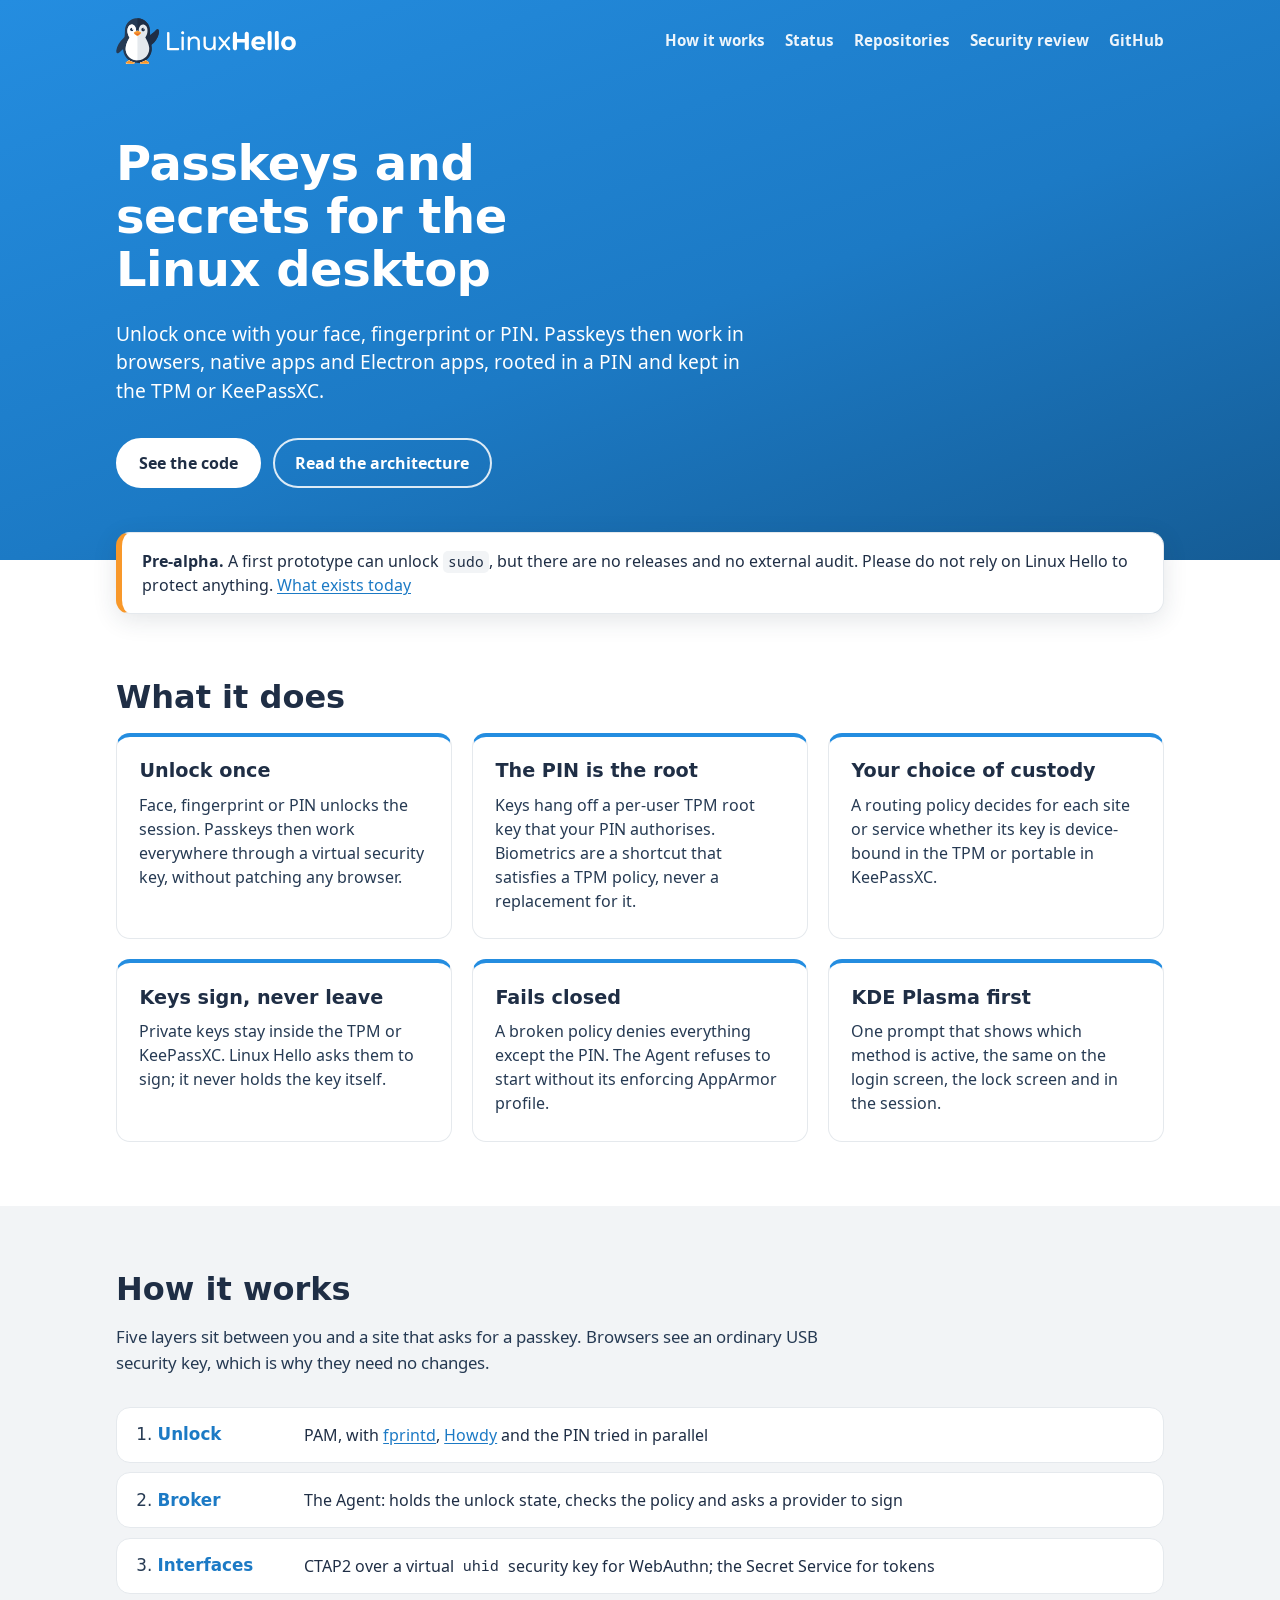
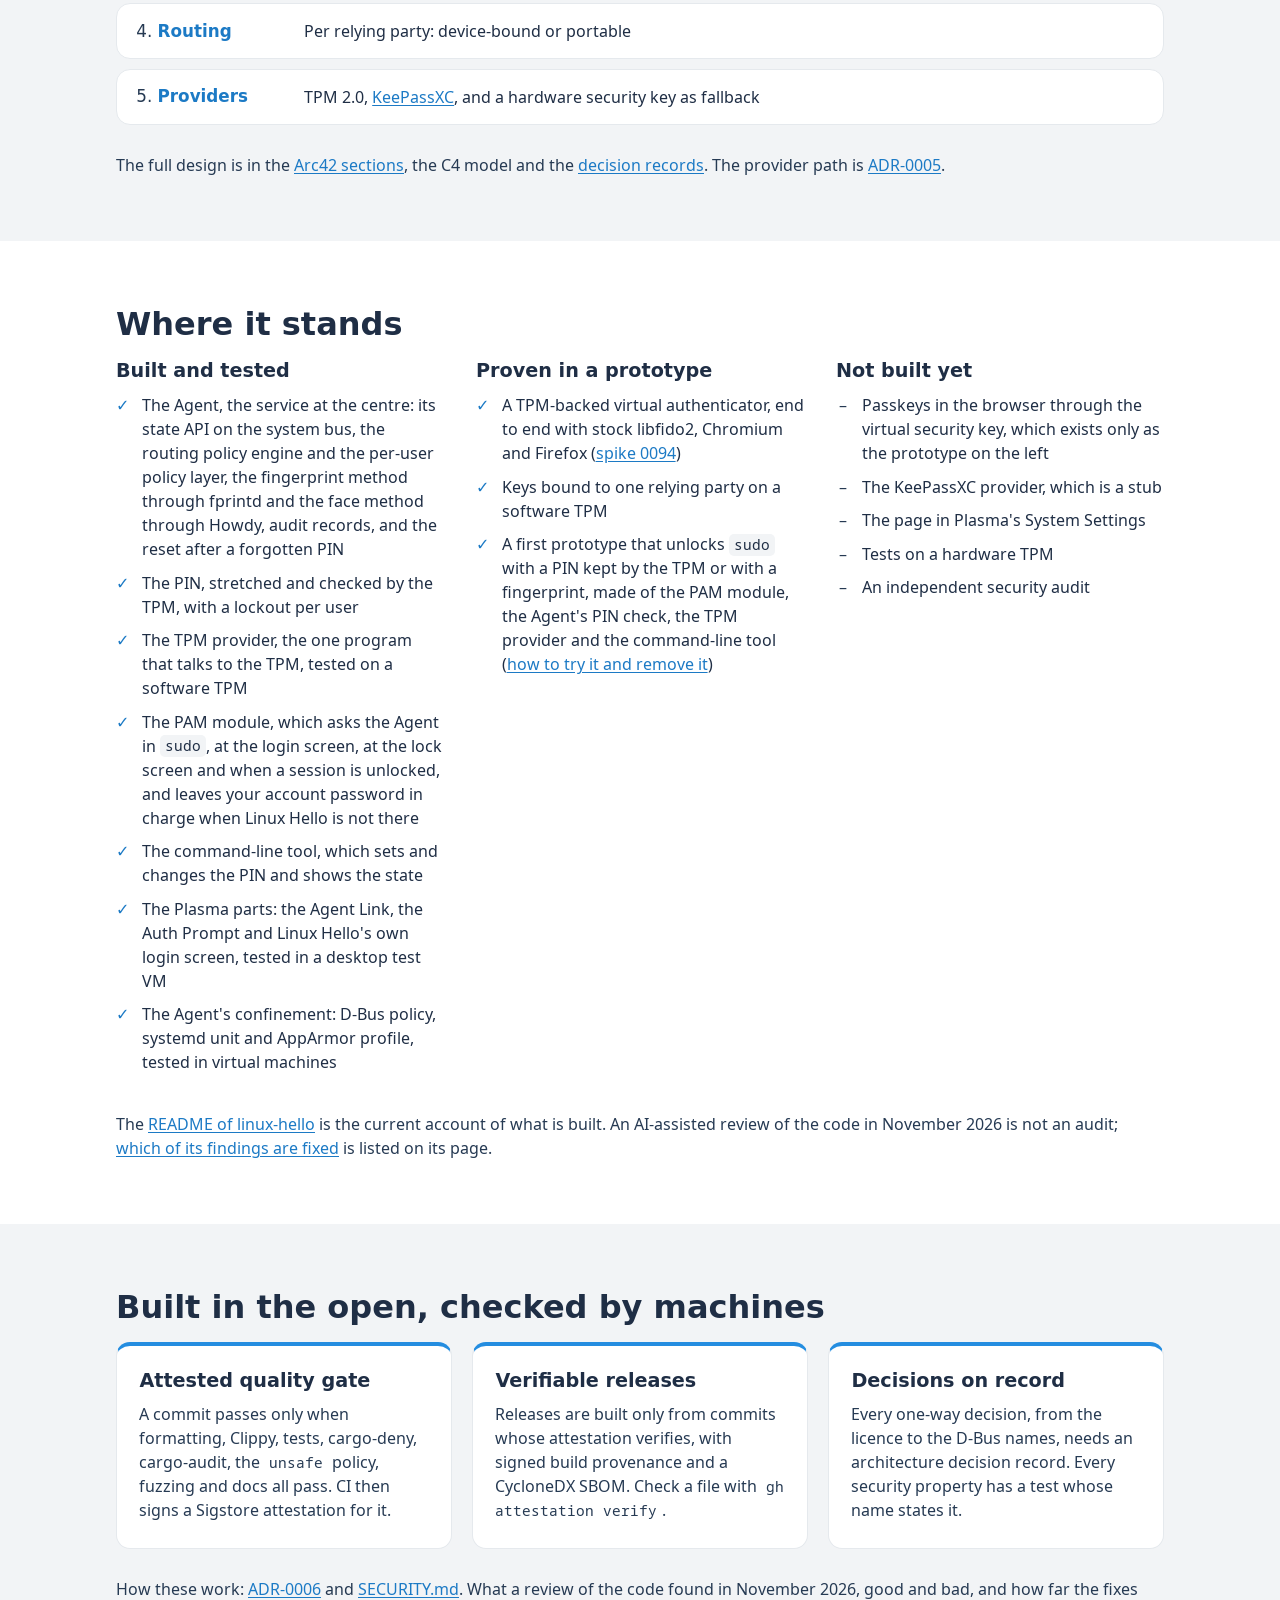
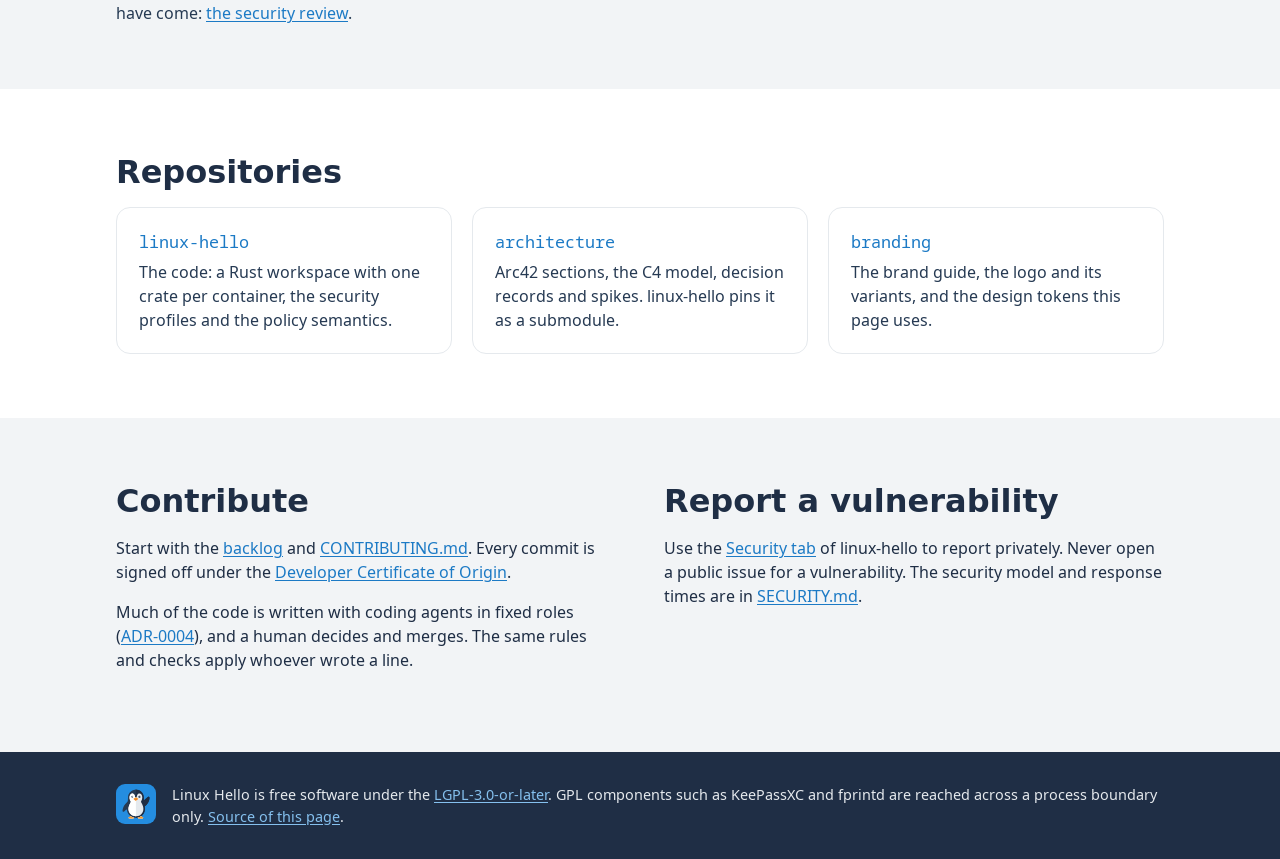
==== commit 27e536ca: "Homepage and security review: say what exists today Homepage: the notice no longer says nothing auth" ====
--- a/index.html
+++ b/index.html
@@ -48,7 +48,7 @@
   <main id="main">
     <div class="wrap">
       <aside class="notice" role="note">
-        <strong>Pre-alpha.</strong> Nothing here authenticates anyone yet, and there are no releases. Please do not rely on Linux Hello to protect anything. <a href="#status">What exists today</a>
+        <strong>Pre-alpha.</strong> A first prototype can unlock <code>sudo</code>, but there are no releases and no external audit. Please do not rely on Linux Hello to protect anything. <a href="#status">What exists today</a>
       </aside>
     </div>
 
@@ -103,8 +103,12 @@
         <div>
           <h3>Built and tested</h3>
           <ul class="ticks">
-            <li>The Agent's state API on the system bus</li>
-            <li>The routing policy engine and the per-user policy store</li>
+            <li>The Agent, the service at the centre: its state API on the system bus, the routing policy engine and the per-user policy layer, the fingerprint method through fprintd and the face method through Howdy, audit records, and the reset after a forgotten PIN</li>
+            <li>The PIN, stretched and checked by the TPM, with a lockout per user</li>
+            <li>The TPM provider, the one program that talks to the TPM, tested on a software TPM</li>
+            <li>The PAM module, which asks the Agent in <code>sudo</code>, at the login screen, at the lock screen and when a session is unlocked, and leaves your account password in charge when Linux Hello is not there</li>
+            <li>The command-line tool, which sets and changes the PIN and shows the state</li>
+            <li>The Plasma parts: the Agent Link, the Auth Prompt and Linux Hello's own login screen, tested in a desktop test VM</li>
             <li>The Agent's confinement: D-Bus policy, systemd unit and AppArmor profile, tested in virtual machines</li>
           </ul>
         </div>
@@ -117,15 +121,17 @@
           </ul>
         </div>
         <div>
-          <h3>Not yet started</h3>
+          <h3>Not built yet</h3>
           <ul class="dashes">
-            <li>The KeePassXC provider is a stub</li>
-            <li>The Plasma prompts, greeter integration and enrolment</li>
-            <li>Testing on a hardware TPM</li>
+            <li>Passkeys in the browser through the virtual security key, which exists only as the prototype on the left</li>
+            <li>The KeePassXC provider, which is a stub</li>
+            <li>The page in Plasma's System Settings</li>
+            <li>Tests on a hardware TPM</li>
+            <li>An independent security audit</li>
           </ul>
         </div>
       </div>
-      <p class="more">The <a href="https://github.com/LinuxHello/linux-hello#readme">README of linux-hello</a> is the current account of what is built.</p>
+      <p class="more">The <a href="https://github.com/LinuxHello/linux-hello#readme">README of linux-hello</a> is the current account of what is built. An AI-assisted review of the code in November 2026 is not an audit; <a href="security-review.html#fixes">which of its findings are fixed</a> is listed on its page.</p>
     </section>
 
     <section class="alt" aria-labelledby="trust">
@@ -145,7 +151,7 @@
             <p>Every one-way decision, from the licence to the D-Bus names, needs an architecture decision record. Every security property has a test whose name states it.</p>
           </article>
         </div>
-        <p class="more">How these work: <a href="https://github.com/LinuxHello/linux-hello-architecture/blob/main/adr/0006-attested-quality-gates-and-releases.md">ADR-0006</a> and <a href="https://github.com/LinuxHello/linux-hello/blob/main/SECURITY.md">SECURITY.md</a>. What a review of the code found in November 2026, good and bad: <a href="security-review.html">the security review</a>.</p>
+        <p class="more">How these work: <a href="https://github.com/LinuxHello/linux-hello-architecture/blob/main/adr/0006-attested-quality-gates-and-releases.md">ADR-0006</a> and <a href="https://github.com/LinuxHello/linux-hello/blob/main/SECURITY.md">SECURITY.md</a>. What a review of the code found in November 2026, good and bad, and how far the fixes have come: <a href="security-review.html">the security review</a>.</p>
       </div>
     </section>
 
